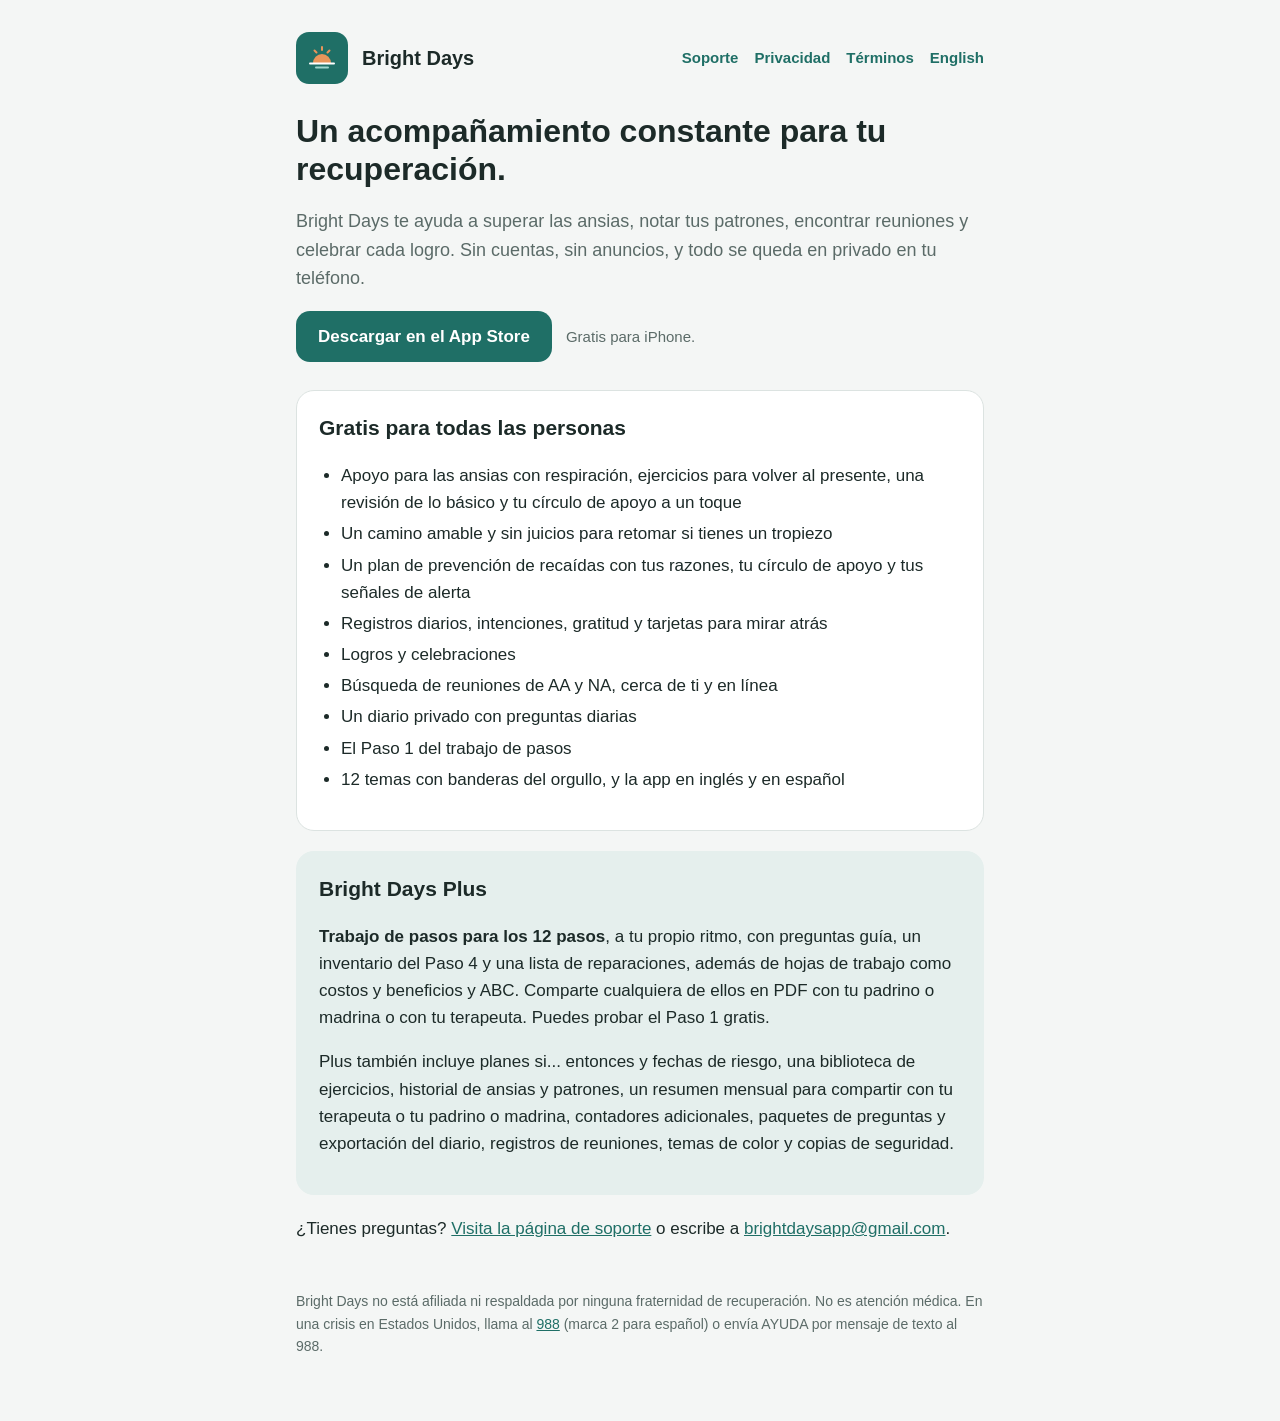
==== index-es.html @ 18b93c5f "Add the App Store link to the English and Spanish home pages Download on the App Store / Descargar e" ====
<!doctype html>
<html lang="es">
<head>
<meta charset="utf-8">
<meta name="viewport" content="width=device-width, initial-scale=1">
<title>Bright Days | Acompañamiento para la sobriedad</title>
<meta name="description" content="Bright Days es un acompañamiento privado para la sobriedad: apoyo para las ansias, un plan de prevención de recaídas, trabajo de pasos, reuniones, logros y un diario. Todo se queda en tu teléfono.">
<link rel="alternate" hreflang="en" href="https://netrefajaz.github.io/brightdays/">
<link rel="alternate" hreflang="es" href="https://netrefajaz.github.io/brightdays/index-es.html">
<meta name="apple-itunes-app" content="app-id=6833178858">
<link rel="stylesheet" href="style.css">
</head>
<body>
<div class="wrap">
  <header>
    <a href="index-es.html">
      <span class="logo"><svg width="34" height="34" viewBox="0 0 34 34" aria-hidden="true"><path d="M8 22a9 9 0 0 1 18 0z" fill="#E8955A"/><path d="M5 22.5h24" stroke="#fff" stroke-width="2" stroke-linecap="round"/><path d="M11 26.5h12" stroke="#9FD6CD" stroke-width="2" stroke-linecap="round"/><path d="M17 6v3M9.5 9.5l2 2M24.5 9.5l-2 2" stroke="#E8955A" stroke-width="2" stroke-linecap="round"/></svg></span>
      <span class="brand">Bright Days</span>
    </a>
    <nav><a href="support-es.html">Soporte</a><a href="privacy-es.html">Privacidad</a><a href="terms-es.html">Términos</a><a href="index.html" lang="en" hreflang="en">English</a></nav>
  </header>

  <h1>Un acompañamiento constante para tu recuperación.</h1>
  <p class="lede">Bright Days te ayuda a superar las ansias, notar tus patrones, encontrar reuniones y celebrar cada logro. Sin cuentas, sin anuncios, y todo se queda en privado en tu teléfono.</p>
  <p class="get"><a class="button" href="https://apps.apple.com/app/id6833178858">Descargar en el App Store</a> <span class="get-note">Gratis para iPhone.</span></p>

  <div class="card">
    <h2>Gratis para todas las personas</h2>
    <ul>
      <li>Apoyo para las ansias con respiración, ejercicios para volver al presente, una revisión de lo básico y tu círculo de apoyo a un toque</li>
      <li>Un camino amable y sin juicios para retomar si tienes un tropiezo</li>
      <li>Un plan de prevención de recaídas con tus razones, tu círculo de apoyo y tus señales de alerta</li>
      <li>Registros diarios, intenciones, gratitud y tarjetas para mirar atrás</li>
      <li>Logros y celebraciones</li>
      <li>Búsqueda de reuniones de AA y NA, cerca de ti y en línea</li>
      <li>Un diario privado con preguntas diarias</li>
      <li>El Paso 1 del trabajo de pasos</li>
      <li>12 temas con banderas del orgullo, y la app en inglés y en español</li>
    </ul>
  </div>

  <div class="card soft">
    <h2>Bright Days Plus</h2>
    <p><strong>Trabajo de pasos para los 12 pasos</strong>, a tu propio ritmo, con preguntas guía, un inventario del Paso 4 y una lista de reparaciones, además de hojas de trabajo como costos y beneficios y ABC. Comparte cualquiera de ellos en PDF con tu padrino o madrina o con tu terapeuta. Puedes probar el Paso 1 gratis.</p>
    <p>Plus también incluye planes si... entonces y fechas de riesgo, una biblioteca de ejercicios, historial de ansias y patrones, un resumen mensual para compartir con tu terapeuta o tu padrino o madrina, contadores adicionales, paquetes de preguntas y exportación del diario, registros de reuniones, temas de color y copias de seguridad.</p>
  </div>

  <p>¿Tienes preguntas? <a href="support-es.html">Visita la página de soporte</a> o escribe a <a href="mailto:brightdaysapp@gmail.com">brightdaysapp@gmail.com</a>.</p>

  <footer>Bright Days no está afiliada ni respaldada por ninguna fraternidad de recuperación. No es atención médica. En una crisis en Estados Unidos, llama al <a href="tel:988">988</a> (marca 2 para español) o envía AYUDA por mensaje de texto al 988.</footer>
</div>
</body>
</html>
---- style.css ----
:root {
  --teal: #1F6F66;
  --teal-soft: #E5EFED;
  --apricot: #E8955A;
  --ink: #1C2A28;
  --muted: #5B6B68;
  --ground: #F4F6F5;
  --card: #FFFFFF;
  --border: #DCE3E1;
}
* { box-sizing: border-box; }
html { -webkit-text-size-adjust: 100%; }
body {
  margin: 0;
  background: var(--ground);
  color: var(--ink);
  font: 17px/1.6 -apple-system, BlinkMacSystemFont, "Segoe UI", Roboto, Helvetica, Arial, sans-serif;
}
.wrap { max-width: 720px; margin: 0 auto; padding: 32px 16px 64px; }
header { display: flex; align-items: center; gap: 14px; margin-bottom: 28px; }
header a { display: flex; align-items: center; gap: 14px; color: inherit; text-decoration: none; }
.logo { width: 52px; height: 52px; border-radius: 13px; background: var(--teal); display: grid; place-items: center; flex: none; }
.brand { font-weight: 800; font-size: 20px; }
nav { margin-left: auto; display: flex; gap: 16px; font-size: 15px; }
nav a { color: var(--teal); font-weight: 700; text-decoration: none; }
h1 { font-size: 32px; line-height: 1.2; margin: 0 0 8px; }
h2 { font-size: 21px; margin: 36px 0 8px; }
h3 { font-size: 17px; margin: 22px 0 4px; }
p, li { color: var(--ink); }
.lede { color: var(--muted); font-size: 18px; }
.updated { color: var(--muted); font-size: 14px; }
a { color: var(--teal); }
.card { background: var(--card); border: 1px solid var(--border); border-radius: 18px; padding: 20px 22px; margin: 20px 0; }
.card.soft { background: var(--teal-soft); border-color: transparent; }
.card.crisis { background: #FBEFE6; border-color: transparent; }
.card h2, .card h3 { margin-top: 0; }
ul { padding-left: 22px; }
li { margin: 4px 0; }
table { width: 100%; border-collapse: collapse; font-size: 15px; }
th, td { text-align: left; vertical-align: top; padding: 10px 8px; border-top: 1px solid var(--border); }
th { color: var(--muted); font-weight: 700; font-size: 13px; text-transform: uppercase; letter-spacing: .04em; border-top: 0; }
.button { display: inline-block; background: var(--teal); color: #fff; font-weight: 700; text-decoration: none; padding: 12px 22px; border-radius: 14px; }
footer { margin-top: 48px; color: var(--muted); font-size: 14px; }
@media (max-width: 520px) {
  header { flex-wrap: wrap; }
  nav { margin-left: 0; width: 100%; }
  h1 { font-size: 27px; }
  table, thead, tbody, tr, th, td { display: block; }
  thead { display: none; }
  td { border-top: 0; padding: 2px 0; }
  tr { border-top: 1px solid var(--border); padding: 10px 0; }
  td:first-child { font-weight: 700; }
}

.get { display: flex; flex-wrap: wrap; align-items: center; gap: 10px 14px; margin: 4px 0 28px; }
.get-note { color: var(--muted); font-size: 15px; }
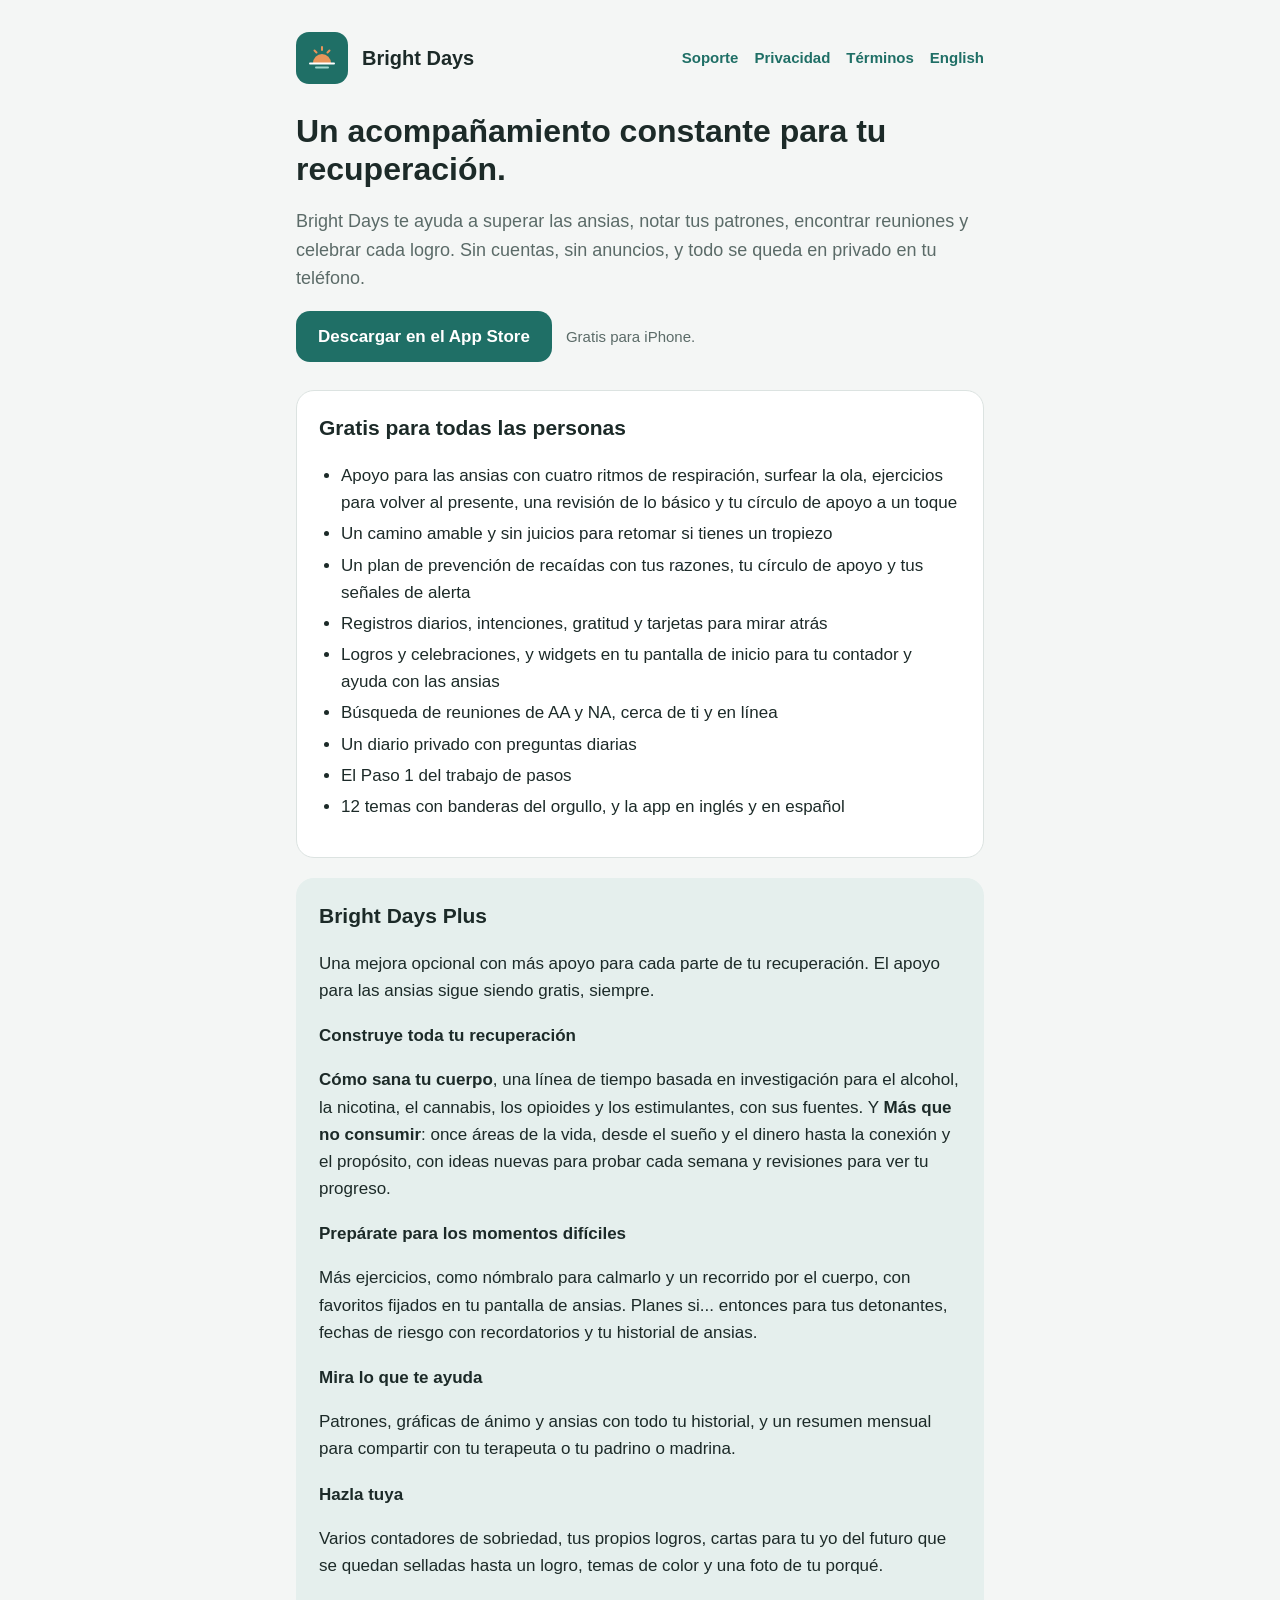
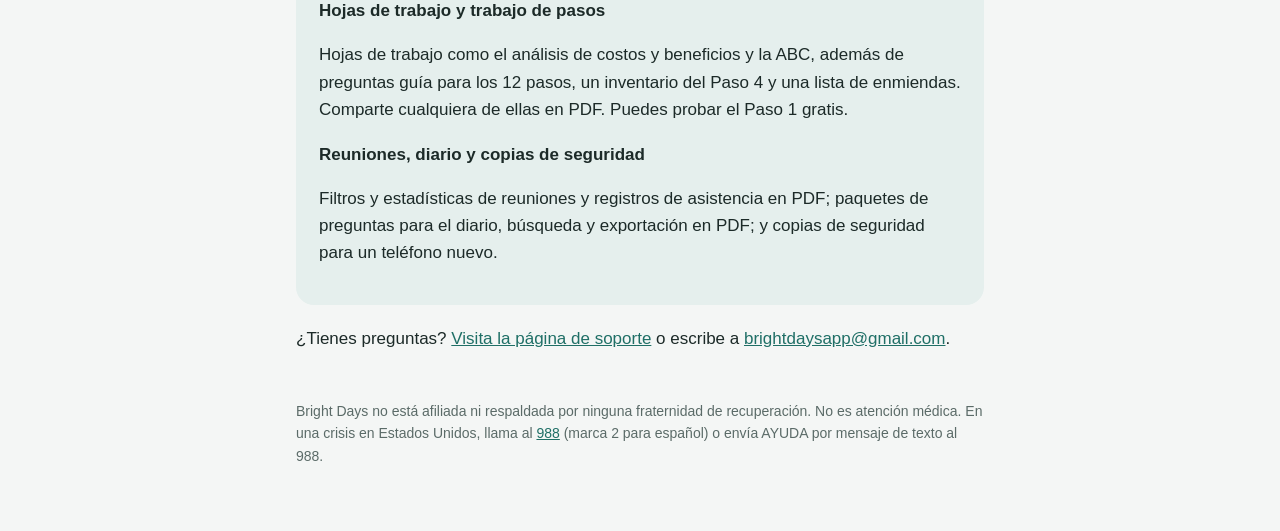
==== commit 661a6777: "Website: detailed Plus section and new free features - Plus section now lists all six groups with he" ====
--- a/index-es.html
+++ b/index-es.html
@@ -22,16 +22,16 @@
 
   <h1>Un acompañamiento constante para tu recuperación.</h1>
   <p class="lede">Bright Days te ayuda a superar las ansias, notar tus patrones, encontrar reuniones y celebrar cada logro. Sin cuentas, sin anuncios, y todo se queda en privado en tu teléfono.</p>
-  <p class="get"><a class="button" href="https://apps.apple.com/app/id6833178858">Descargar en el App Store</a> <span class="get-note">Gratis para iPhone.</span></p>
+  <p class="get"><a class="button" href="https://apple.co/3X5ys2p">Descargar en el App Store</a> <span class="get-note">Gratis para iPhone.</span></p>
 
   <div class="card">
     <h2>Gratis para todas las personas</h2>
     <ul>
-      <li>Apoyo para las ansias con respiración, ejercicios para volver al presente, una revisión de lo básico y tu círculo de apoyo a un toque</li>
+      <li>Apoyo para las ansias con cuatro ritmos de respiración, surfear la ola, ejercicios para volver al presente, una revisión de lo básico y tu círculo de apoyo a un toque</li>
       <li>Un camino amable y sin juicios para retomar si tienes un tropiezo</li>
       <li>Un plan de prevención de recaídas con tus razones, tu círculo de apoyo y tus señales de alerta</li>
       <li>Registros diarios, intenciones, gratitud y tarjetas para mirar atrás</li>
-      <li>Logros y celebraciones</li>
+      <li>Logros y celebraciones, y widgets en tu pantalla de inicio para tu contador y ayuda con las ansias</li>
       <li>Búsqueda de reuniones de AA y NA, cerca de ti y en línea</li>
       <li>Un diario privado con preguntas diarias</li>
       <li>El Paso 1 del trabajo de pasos</li>
@@ -41,8 +41,19 @@
 
   <div class="card soft">
     <h2>Bright Days Plus</h2>
-    <p><strong>Trabajo de pasos para los 12 pasos</strong>, a tu propio ritmo, con preguntas guía, un inventario del Paso 4 y una lista de reparaciones, además de hojas de trabajo como costos y beneficios y ABC. Comparte cualquiera de ellos en PDF con tu padrino o madrina o con tu terapeuta. Puedes probar el Paso 1 gratis.</p>
-    <p>Plus también incluye planes si... entonces y fechas de riesgo, una biblioteca de ejercicios, historial de ansias y patrones, un resumen mensual para compartir con tu terapeuta o tu padrino o madrina, contadores adicionales, paquetes de preguntas y exportación del diario, registros de reuniones, temas de color y copias de seguridad.</p>
+    <p>Una mejora opcional con más apoyo para cada parte de tu recuperación. El apoyo para las ansias sigue siendo gratis, siempre.</p>
+    <h3>Construye toda tu recuperación</h3>
+    <p><strong>Cómo sana tu cuerpo</strong>, una línea de tiempo basada en investigación para el alcohol, la nicotina, el cannabis, los opioides y los estimulantes, con sus fuentes. Y <strong>Más que no consumir</strong>: once áreas de la vida, desde el sueño y el dinero hasta la conexión y el propósito, con ideas nuevas para probar cada semana y revisiones para ver tu progreso.</p>
+    <h3>Prepárate para los momentos difíciles</h3>
+    <p>Más ejercicios, como nómbralo para calmarlo y un recorrido por el cuerpo, con favoritos fijados en tu pantalla de ansias. Planes si... entonces para tus detonantes, fechas de riesgo con recordatorios y tu historial de ansias.</p>
+    <h3>Mira lo que te ayuda</h3>
+    <p>Patrones, gráficas de ánimo y ansias con todo tu historial, y un resumen mensual para compartir con tu terapeuta o tu padrino o madrina.</p>
+    <h3>Hazla tuya</h3>
+    <p>Varios contadores de sobriedad, tus propios logros, cartas para tu yo del futuro que se quedan selladas hasta un logro, temas de color y una foto de tu porqué.</p>
+    <h3>Hojas de trabajo y trabajo de pasos</h3>
+    <p>Hojas de trabajo como el análisis de costos y beneficios y la ABC, además de preguntas guía para los 12 pasos, un inventario del Paso 4 y una lista de enmiendas. Comparte cualquiera de ellas en PDF. Puedes probar el Paso 1 gratis.</p>
+    <h3>Reuniones, diario y copias de seguridad</h3>
+    <p>Filtros y estadísticas de reuniones y registros de asistencia en PDF; paquetes de preguntas para el diario, búsqueda y exportación en PDF; y copias de seguridad para un teléfono nuevo.</p>
   </div>
 
   <p>¿Tienes preguntas? <a href="support-es.html">Visita la página de soporte</a> o escribe a <a href="mailto:brightdaysapp@gmail.com">brightdaysapp@gmail.com</a>.</p>
--- a/style.css
+++ b/style.css
@@ -34,6 +34,7 @@
 .card.soft { background: var(--teal-soft); border-color: transparent; }
 .card.crisis { background: #FBEFE6; border-color: transparent; }
 .card h2, .card h3 { margin-top: 0; }
+.card p + h3 { margin-top: 18px; }
 ul { padding-left: 22px; }
 li { margin: 4px 0; }
 table { width: 100%; border-collapse: collapse; font-size: 15px; }
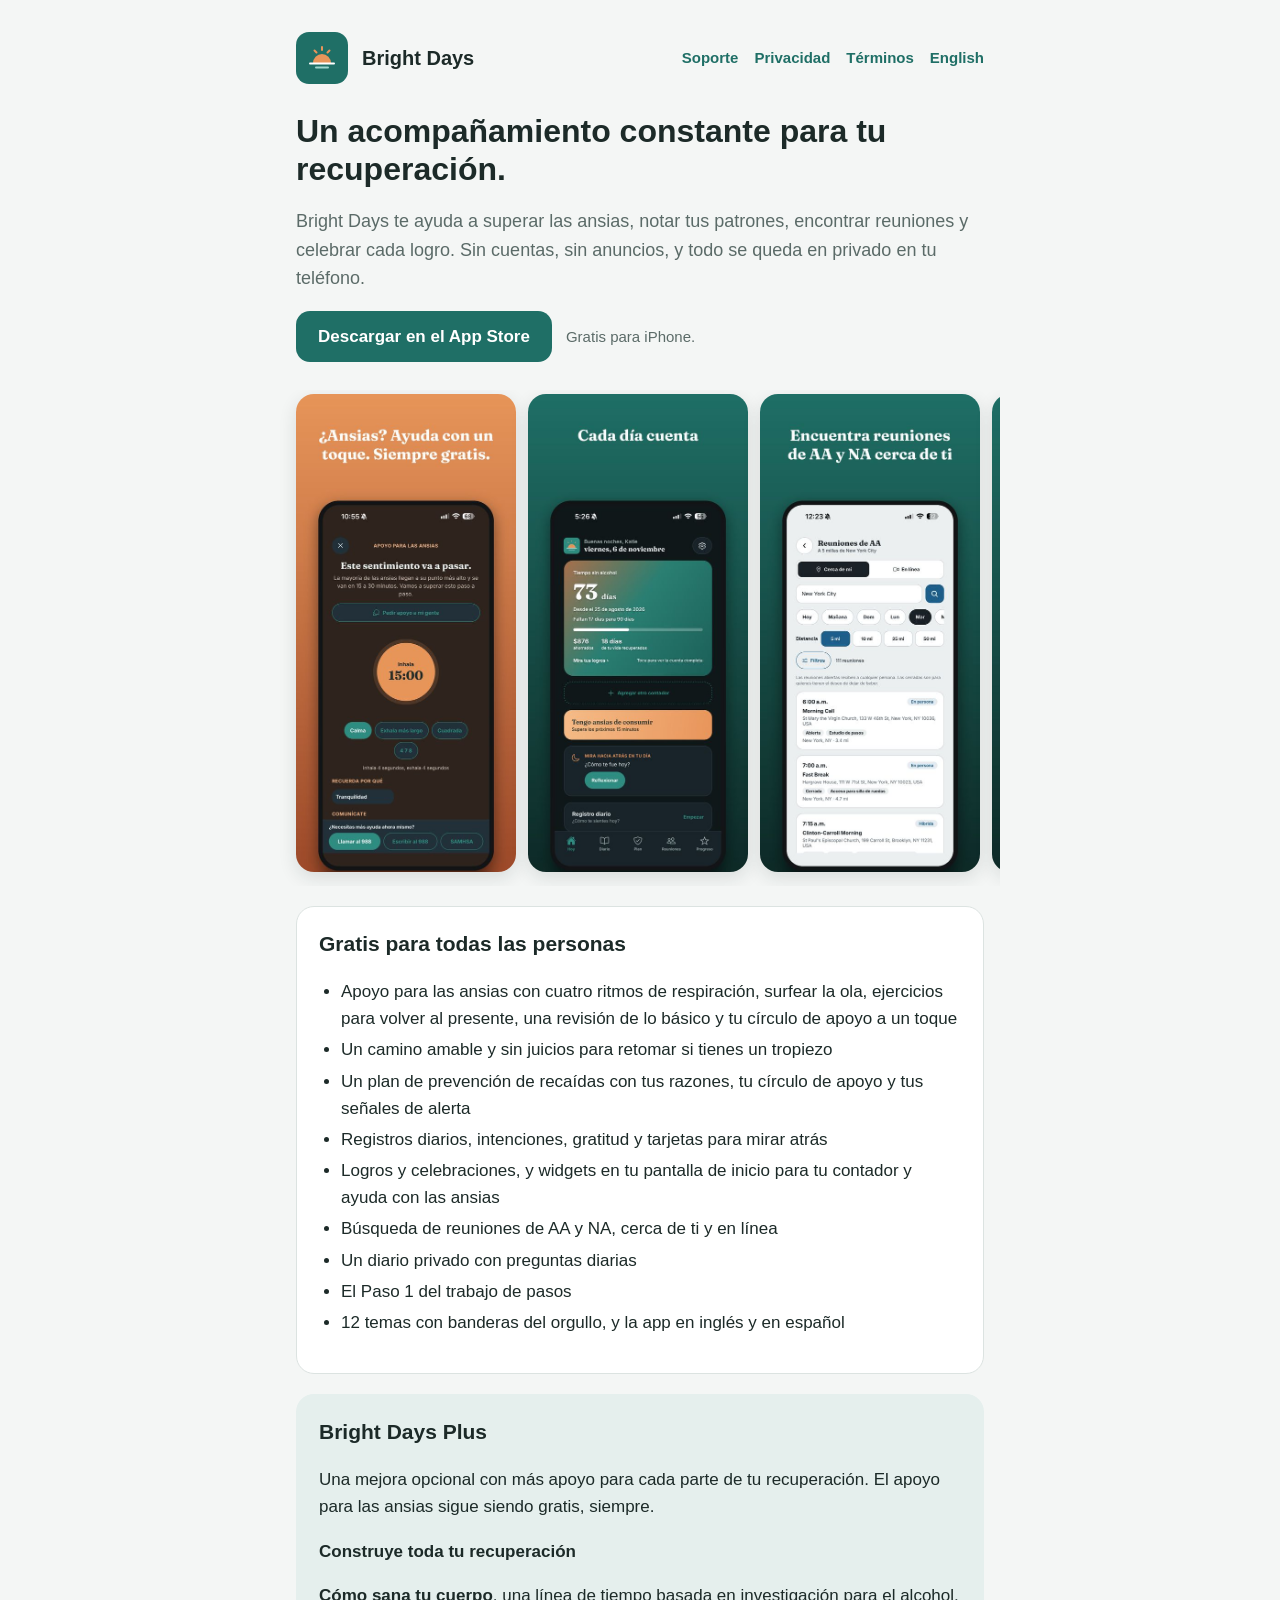
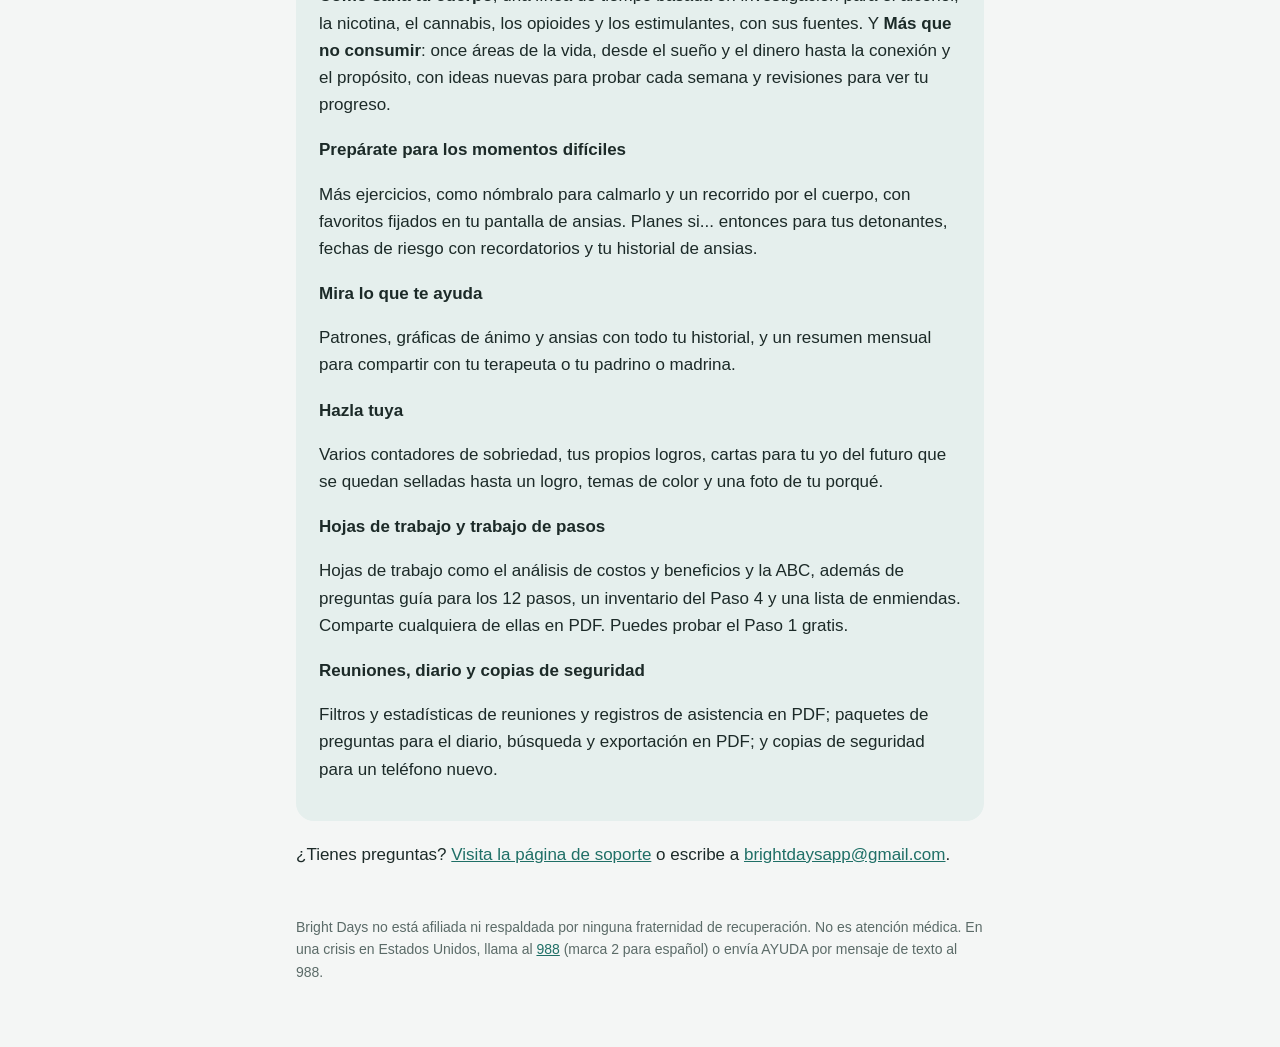
==== commit 6d44863d: "Website: swipeable row of the 10 App Store screenshots English screenshots on the English page and S" ====
--- a/index-es.html
+++ b/index-es.html
@@ -22,7 +22,22 @@
 
   <h1>Un acompañamiento constante para tu recuperación.</h1>
   <p class="lede">Bright Days te ayuda a superar las ansias, notar tus patrones, encontrar reuniones y celebrar cada logro. Sin cuentas, sin anuncios, y todo se queda en privado en tu teléfono.</p>
-  <p class="get"><a class="button" href="https://apple.co/3X5ys2p">Descargar en el App Store</a> <span class="get-note">Gratis para iPhone.</span></p>
+  <p class="get"><a class="button" href="https://apps.apple.com/app/apple-store/id6833178858?pt=129779334&amp;ct=WebsiteES&amp;mt=8">Descargar en el App Store</a> <span class="get-note">Gratis para iPhone.</span></p>
+
+  <section class="shots" aria-label="Capturas de pantalla de la app">
+    <ul>
+      <li><img src="shots/01-craving-es.jpg" width="480" height="1043" loading="eager" alt="Pantalla de ansias: "Este sentimiento va a pasar", un círculo de respiración con temporizador de 15 minutos, cuatro ritmos de respiración y botones para llamar o escribir al 988."></li>
+      <li><img src="shots/02-today-es.jpg" width="480" height="1043" loading="eager" alt="Pantalla de hoy con el contador de días, el dinero ahorrado y un resumen de la semana."></li>
+      <li><img src="shots/03-meetings-es.jpg" width="480" height="1043" loading="lazy" alt="Buscador de reuniones de AA y NA cerca de ti."></li>
+      <li><img src="shots/04-health-es.jpg" width="480" height="1043" loading="lazy" alt="Cómo sana tu cuerpo: una línea de tiempo para el alcohol con las etapas que ya alcanzaste."></li>
+      <li><img src="shots/05-more-es.jpg" width="480" height="1043" loading="lazy" alt="Más que no consumir: áreas de enfoque como cuerpo y hábitos y dinero, con la primera y la más reciente revisión."></li>
+      <li><img src="shots/06-slip-es.jpg" width="480" height="1043" loading="lazy" alt="El camino después de un tropiezo: mantén tu conteo y anótalo, o empieza de nuevo."></li>
+      <li><img src="shots/07-steps-es.jpg" width="480" height="1043" loading="lazy" alt="Trabajo de pasos con preguntas guía."></li>
+      <li><img src="shots/08-journal-es.jpg" width="480" height="1043" loading="lazy" alt="Diario con preguntas y cartas para tu yo del futuro."></li>
+      <li><img src="shots/09-plan-es.jpg" width="480" height="1043" loading="lazy" alt="Tu plan con razones, círculo de apoyo y señales de alerta."></li>
+      <li><img src="shots/10-pride-es.jpg" width="480" height="1043" loading="lazy" alt="Pantalla de hoy con un tema de colores de bandera del orgullo."></li>
+    </ul>
+  </section>
 
   <div class="card">
     <h2>Gratis para todas las personas</h2>
--- a/style.css
+++ b/style.css
@@ -55,3 +55,9 @@
 
 .get { display: flex; flex-wrap: wrap; align-items: center; gap: 10px 14px; margin: 4px 0 28px; }
 .get-note { color: var(--muted); font-size: 15px; }
+
+.shots { margin: 0 -16px 8px; }
+.shots ul { list-style: none; margin: 0; padding: 4px 16px 14px; display: flex; gap: 12px; overflow-x: auto; scroll-snap-type: x mandatory; scroll-padding: 16px; -webkit-overflow-scrolling: touch; }
+.shots li { flex: none; margin: 0; scroll-snap-align: start; }
+.shots img { display: block; width: 200px; height: auto; border-radius: 18px; box-shadow: 0 6px 18px rgba(28, 42, 40, .12); }
+@media (min-width: 720px) { .shots img { width: 220px; } }
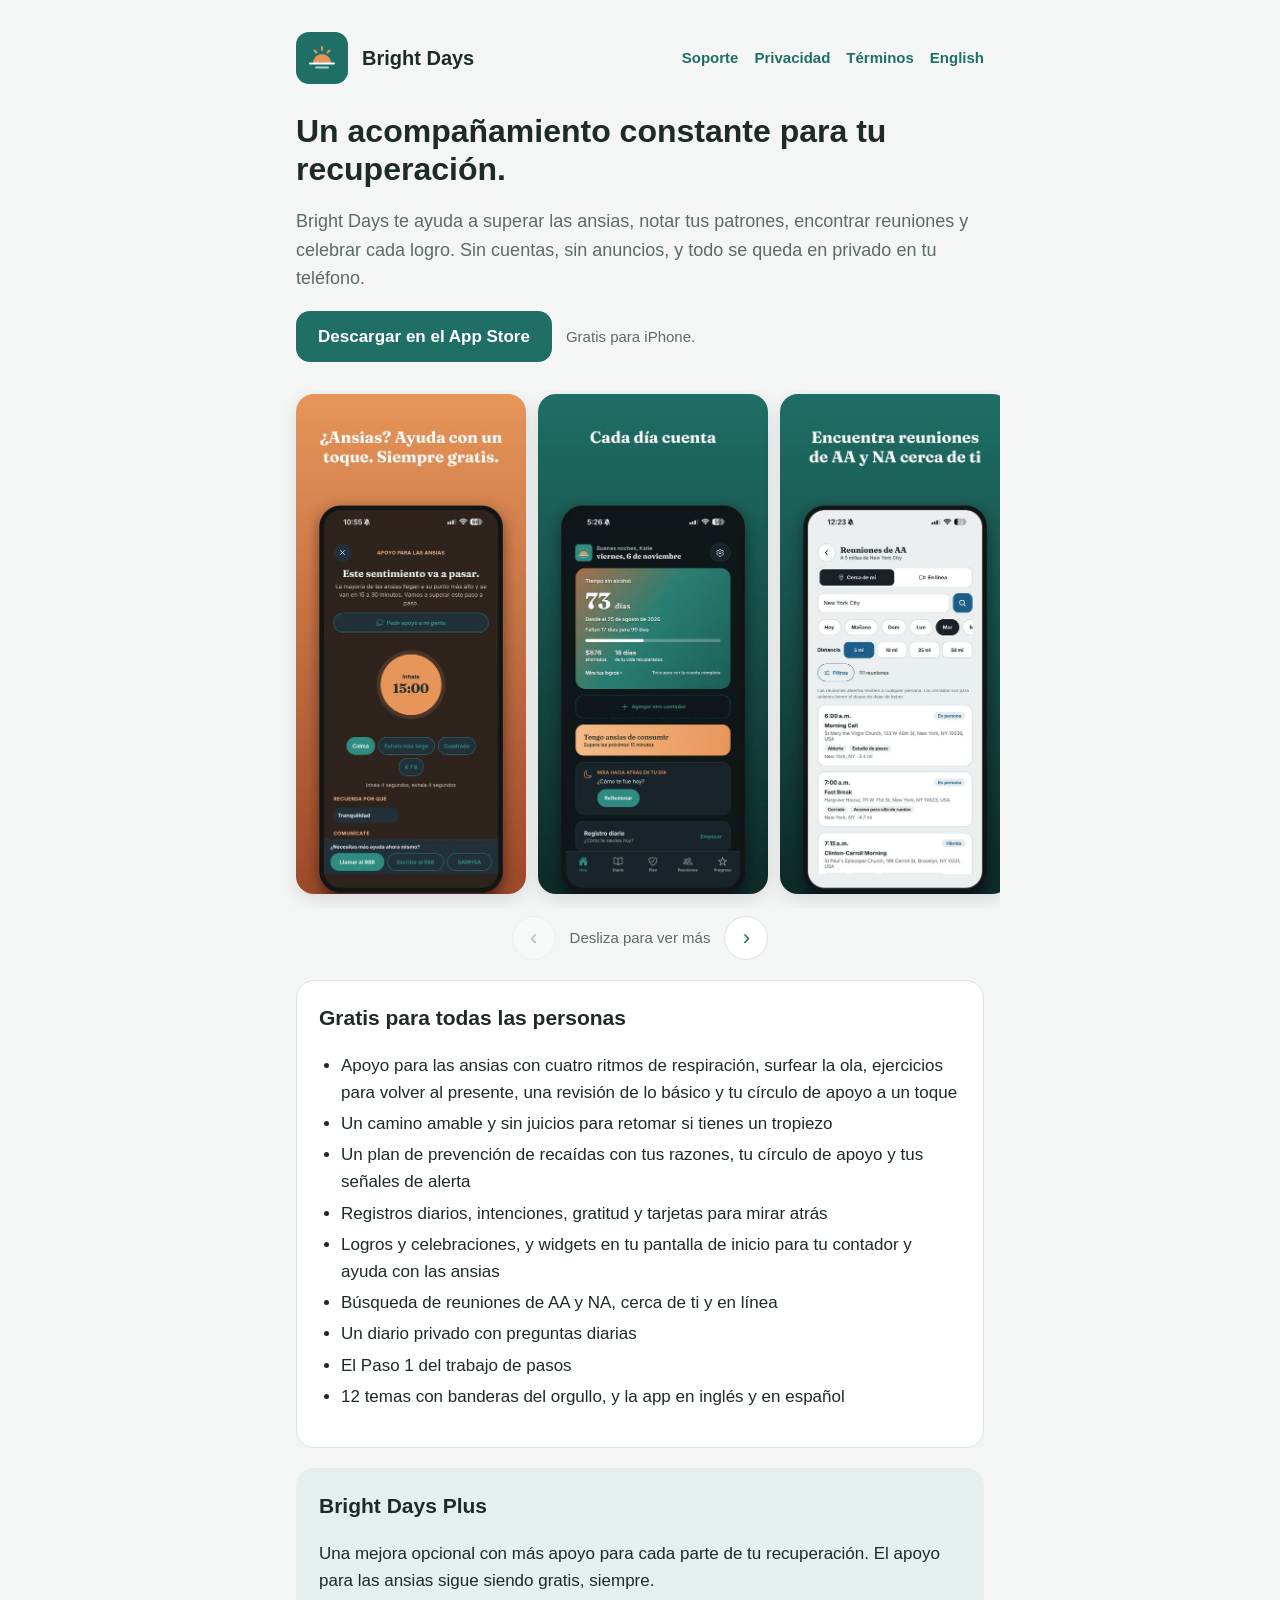
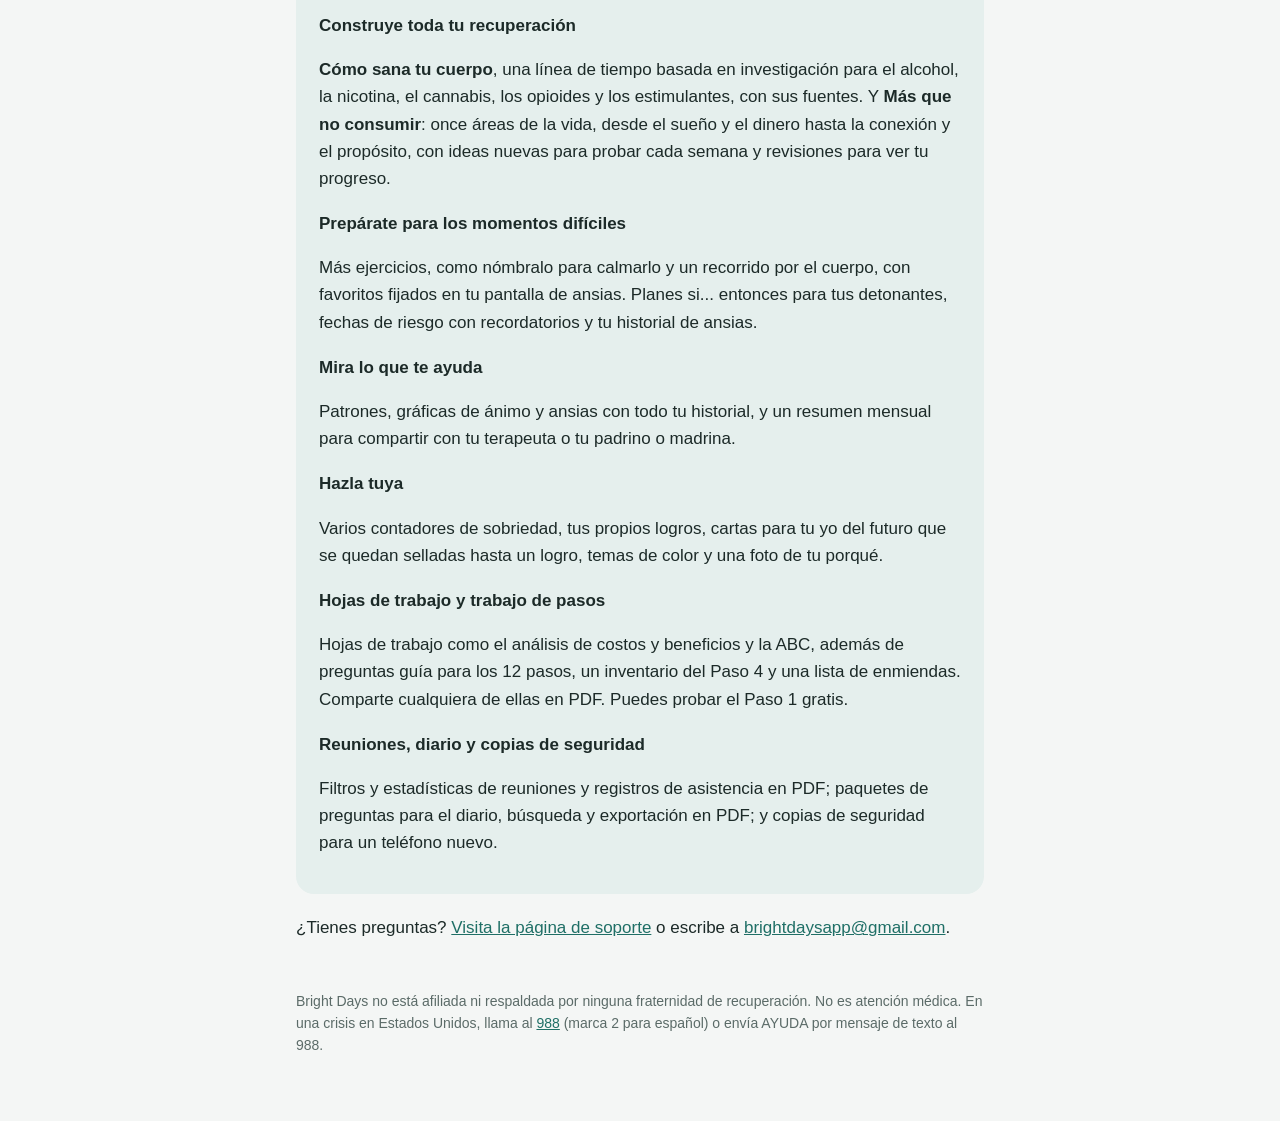
==== commit 74596a7a: "Website: arrows and a swipe hint under the screenshots Previous and next buttons (44 point, labeled " ====
--- a/index-es.html
+++ b/index-es.html
@@ -38,6 +38,29 @@
       <li><img src="shots/10-pride-es.jpg" width="480" height="1043" loading="lazy" alt="Pantalla de hoy con un tema de colores de bandera del orgullo."></li>
     </ul>
   </section>
+  <div class="shots-nav">
+    <button type="button" class="shots-prev" aria-label="Captura anterior" disabled>&#8249;</button>
+    <span>Desliza para ver más</span>
+    <button type="button" class="shots-next" aria-label="Siguiente captura">&#8250;</button>
+  </div>
+  <script>
+  (function () {
+    var row = document.querySelector('.shots ul');
+    var prev = document.querySelector('.shots-prev');
+    var next = document.querySelector('.shots-next');
+    if (!row || !prev || !next) return;
+    function step() { var li = row.querySelector('li'); return li ? li.getBoundingClientRect().width + 12 : 260; }
+    function update() {
+      prev.disabled = row.scrollLeft < 8;
+      next.disabled = row.scrollLeft + row.clientWidth > row.scrollWidth - 8;
+    }
+    prev.addEventListener('click', function () { row.scrollBy({ left: -step(), behavior: 'smooth' }); });
+    next.addEventListener('click', function () { row.scrollBy({ left: step(), behavior: 'smooth' }); });
+    row.addEventListener('scroll', update, { passive: true });
+    window.addEventListener('resize', update);
+    update();
+  })();
+  </script>
 
   <div class="card">
     <h2>Gratis para todas las personas</h2>
--- a/style.css
+++ b/style.css
@@ -59,5 +59,8 @@
 .shots { margin: 0 -16px 8px; }
 .shots ul { list-style: none; margin: 0; padding: 4px 16px 14px; display: flex; gap: 12px; overflow-x: auto; scroll-snap-type: x mandatory; scroll-padding: 16px; -webkit-overflow-scrolling: touch; }
 .shots li { flex: none; margin: 0; scroll-snap-align: start; }
-.shots img { display: block; width: 200px; height: auto; border-radius: 18px; box-shadow: 0 6px 18px rgba(28, 42, 40, .12); }
-@media (min-width: 720px) { .shots img { width: 220px; } }
+.shots img { display: block; width: min(250px, 66vw); height: auto; border-radius: 18px; box-shadow: 0 6px 18px rgba(28, 42, 40, .12); }
+@media (min-width: 720px) { .shots img { width: 230px; } }
+.shots-nav { display: flex; align-items: center; justify-content: center; gap: 14px; margin: 0 0 20px; color: var(--muted); font-size: 15px; }
+.shots-nav button { width: 44px; height: 44px; border-radius: 22px; border: 1px solid var(--border); background: var(--card); color: var(--teal); font-size: 22px; line-height: 1; cursor: pointer; display: grid; place-items: center; }
+.shots-nav button:disabled { opacity: .35; cursor: default; }
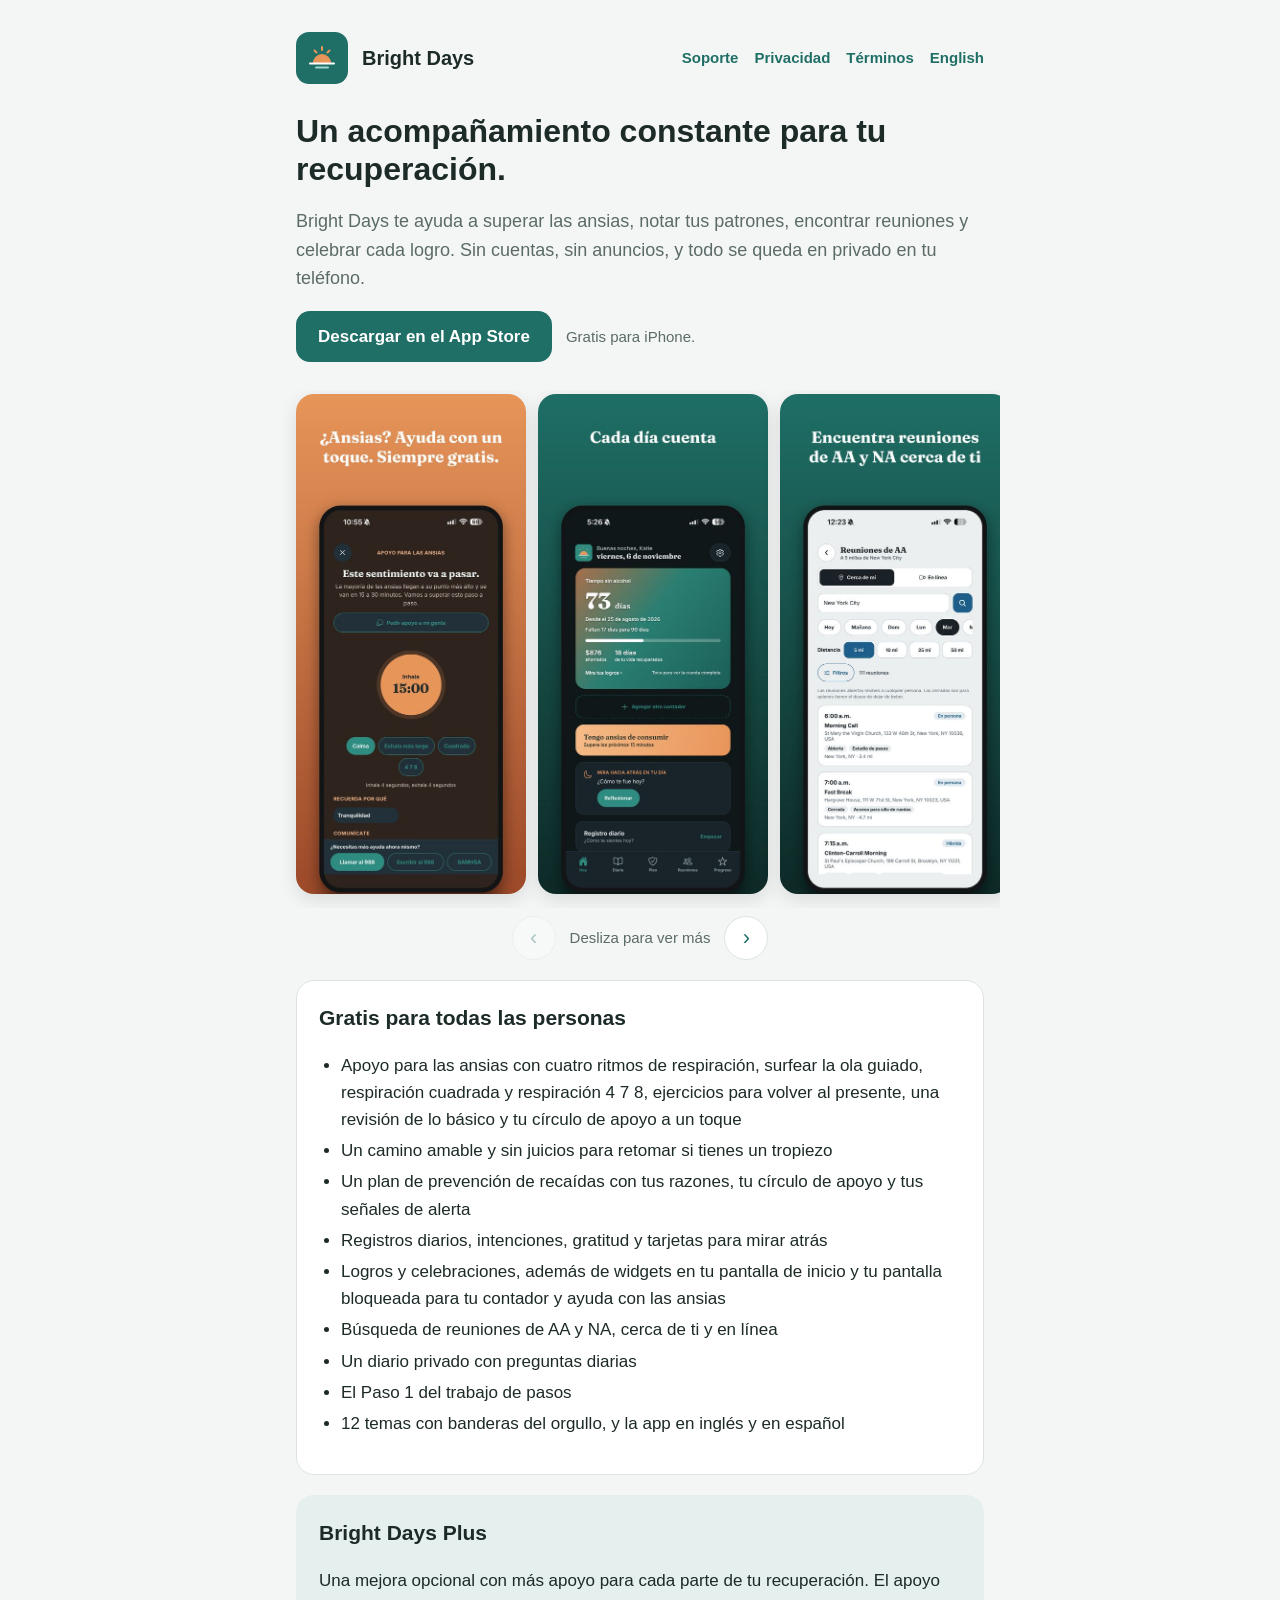
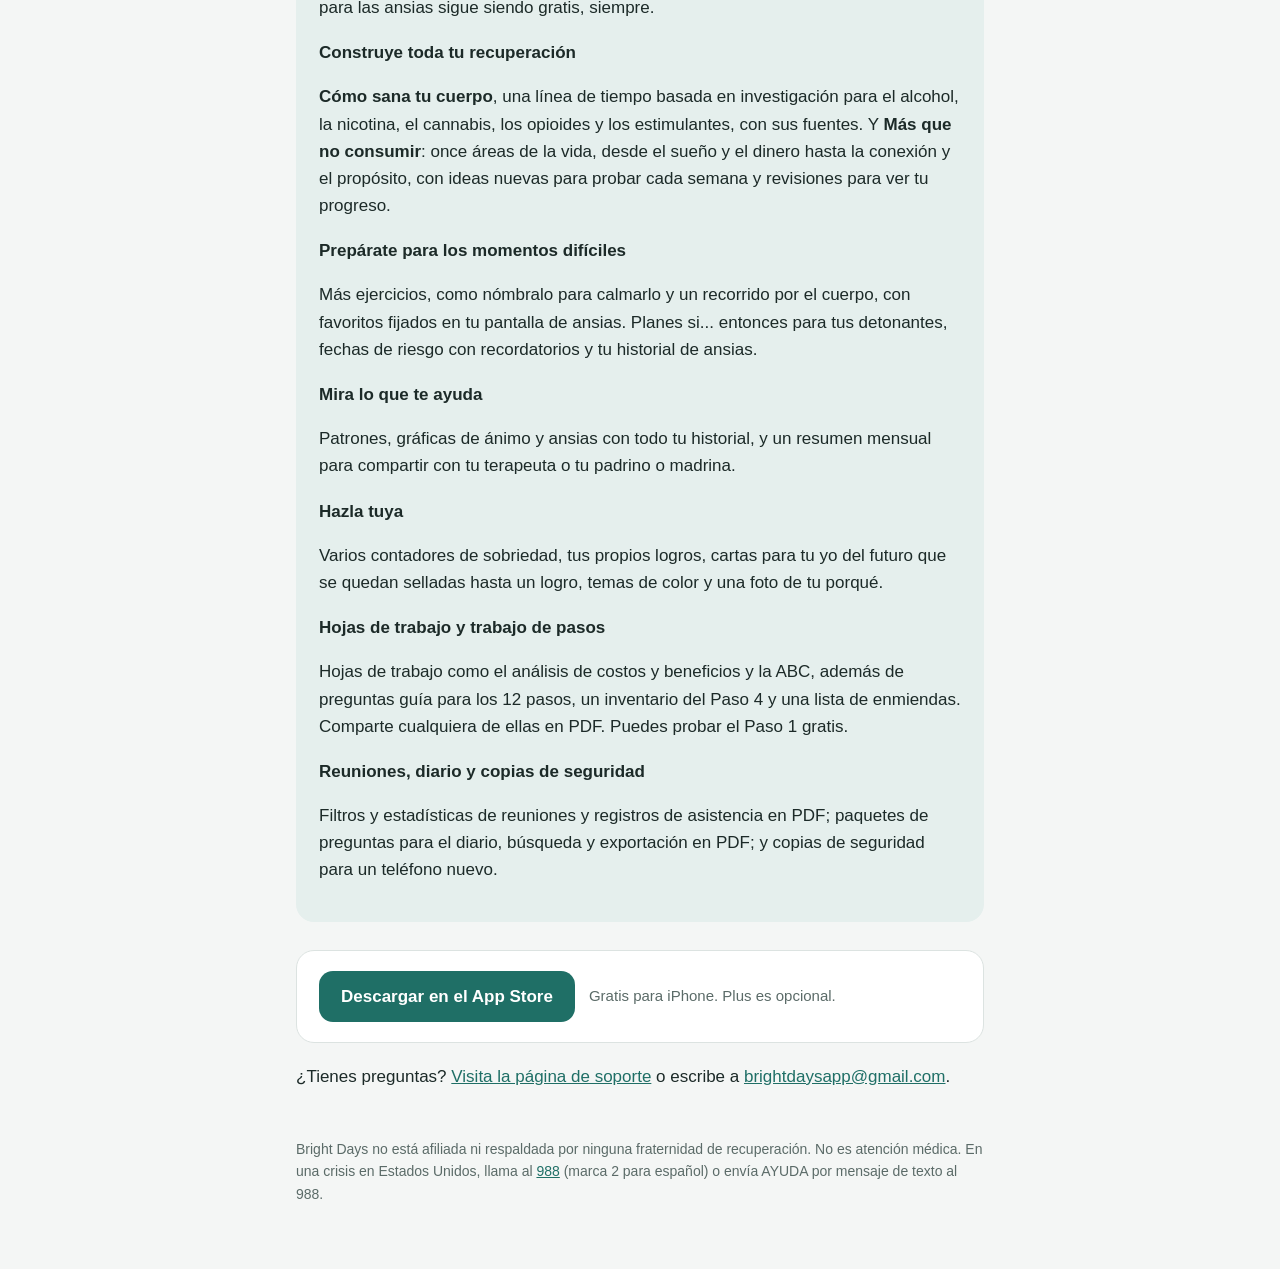
==== commit eb53f6de: "Website: second download button, phone download bar, Black Friday line, updated free list - A closin" ====
--- a/index-es.html
+++ b/index-es.html
@@ -23,10 +23,11 @@
   <h1>Un acompañamiento constante para tu recuperación.</h1>
   <p class="lede">Bright Days te ayuda a superar las ansias, notar tus patrones, encontrar reuniones y celebrar cada logro. Sin cuentas, sin anuncios, y todo se queda en privado en tu teléfono.</p>
   <p class="get"><a class="button" href="https://apps.apple.com/app/apple-store/id6833178858?pt=129779334&amp;ct=WebsiteES&amp;mt=8">Descargar en el App Store</a> <span class="get-note">Gratis para iPhone.</span></p>
+  <p class="sale" hidden><strong>Black Friday:</strong> Bright Days Plus tiene 50% de descuento hasta el lunes.</p>
 
   <section class="shots" aria-label="Capturas de pantalla de la app">
     <ul>
-      <li><img src="shots/01-craving-es.jpg" width="480" height="1043" loading="eager" alt="Pantalla de ansias: "Este sentimiento va a pasar", un círculo de respiración con temporizador de 15 minutos, cuatro ritmos de respiración y botones para llamar o escribir al 988."></li>
+      <li><img src="shots/01-craving-es.jpg" width="480" height="1043" loading="eager" alt="Pantalla de ansias: &ldquo;Este sentimiento va a pasar&rdquo;, un círculo de respiración con temporizador de 15 minutos, cuatro ritmos de respiración y botones para llamar o escribir al 988."></li>
       <li><img src="shots/02-today-es.jpg" width="480" height="1043" loading="eager" alt="Pantalla de hoy con el contador de días, el dinero ahorrado y un resumen de la semana."></li>
       <li><img src="shots/03-meetings-es.jpg" width="480" height="1043" loading="lazy" alt="Buscador de reuniones de AA y NA cerca de ti."></li>
       <li><img src="shots/04-health-es.jpg" width="480" height="1043" loading="lazy" alt="Cómo sana tu cuerpo: una línea de tiempo para el alcohol con las etapas que ya alcanzaste."></li>
@@ -65,11 +66,11 @@
   <div class="card">
     <h2>Gratis para todas las personas</h2>
     <ul>
-      <li>Apoyo para las ansias con cuatro ritmos de respiración, surfear la ola, ejercicios para volver al presente, una revisión de lo básico y tu círculo de apoyo a un toque</li>
+      <li>Apoyo para las ansias con cuatro ritmos de respiración, surfear la ola guiado, respiración cuadrada y respiración 4 7 8, ejercicios para volver al presente, una revisión de lo básico y tu círculo de apoyo a un toque</li>
       <li>Un camino amable y sin juicios para retomar si tienes un tropiezo</li>
       <li>Un plan de prevención de recaídas con tus razones, tu círculo de apoyo y tus señales de alerta</li>
       <li>Registros diarios, intenciones, gratitud y tarjetas para mirar atrás</li>
-      <li>Logros y celebraciones, y widgets en tu pantalla de inicio para tu contador y ayuda con las ansias</li>
+      <li>Logros y celebraciones, además de widgets en tu pantalla de inicio y tu pantalla bloqueada para tu contador y ayuda con las ansias</li>
       <li>Búsqueda de reuniones de AA y NA, cerca de ti y en línea</li>
       <li>Un diario privado con preguntas diarias</li>
       <li>El Paso 1 del trabajo de pasos</li>
@@ -94,9 +95,43 @@
     <p>Filtros y estadísticas de reuniones y registros de asistencia en PDF; paquetes de preguntas para el diario, búsqueda y exportación en PDF; y copias de seguridad para un teléfono nuevo.</p>
   </div>
 
+  <div class="cta-end">
+    <!-- ABOUT -->
+    <p class="sale" hidden><strong>Black Friday:</strong> Plus tiene 50% de descuento hasta el lunes.</p>
+    <p class="get-end"><a class="button" href="https://apps.apple.com/app/apple-store/id6833178858?pt=129779334&amp;ct=WebsiteES&amp;mt=8">Descargar en el App Store</a> <span class="get-note">Gratis para iPhone. Plus es opcional.</span></p>
+  </div>
+
   <p>¿Tienes preguntas? <a href="support-es.html">Visita la página de soporte</a> o escribe a <a href="mailto:brightdaysapp@gmail.com">brightdaysapp@gmail.com</a>.</p>
 
   <footer>Bright Days no está afiliada ni respaldada por ninguna fraternidad de recuperación. No es atención médica. En una crisis en Estados Unidos, llama al <a href="tel:988">988</a> (marca 2 para español) o envía AYUDA por mensaje de texto al 988.</footer>
 </div>
+<div class="sticky-get" aria-hidden="true">
+  <span>Bright Days <small>Gratis para iPhone</small></span>
+  <a class="button" tabindex="-1" href="https://apps.apple.com/app/apple-store/id6833178858?pt=129779334&amp;ct=WebsiteES&amp;mt=8">Descargar</a>
+</div>
+  <script>
+  (function () {
+    // Black Friday: mostrar the sale lines from Nov 26 through Nov 30 (the phone's own time zone).
+    var now = new Date();
+    if (now >= new Date(2026, 10, 26) && now < new Date(2026, 11, 1)) {
+      document.querySelectorAll('.sale').forEach(function (el) { el.hidden = false; });
+    }
+    // En teléfonos, a download bar appears once the top button scrolls away, and hides at the bottom button.
+    var bar = document.querySelector('.sticky-get');
+    var top = document.querySelector('.get');
+    var end = document.querySelector('.cta-end');
+    if (!bar || !top || !end || !('IntersectionObserver' in window)) return;
+    var seen = { top: true, end: false };
+    var io = new IntersectionObserver(function (entries) {
+      entries.forEach(function (e) { seen[e.target === top ? 'top' : 'end'] = e.isIntersecting; });
+      var show = !seen.top && !seen.end;
+      bar.classList.toggle('show', show);
+      bar.setAttribute('aria-hidden', show ? 'false' : 'true');
+      bar.querySelector('a').tabIndex = show ? 0 : -1;
+    });
+    io.observe(top);
+    io.observe(end);
+  })();
+  </script>
 </body>
 </html>
--- a/style.css
+++ b/style.css
@@ -64,3 +64,19 @@
 .shots-nav { display: flex; align-items: center; justify-content: center; gap: 14px; margin: 0 0 20px; color: var(--muted); font-size: 15px; }
 .shots-nav button { width: 44px; height: 44px; border-radius: 22px; border: 1px solid var(--border); background: var(--card); color: var(--teal); font-size: 22px; line-height: 1; cursor: pointer; display: grid; place-items: center; }
 .shots-nav button:disabled { opacity: .35; cursor: default; }
+
+.sale { background: #FBEFE6; border-radius: 14px; padding: 10px 14px; margin: -14px 0 24px; font-size: 16px; }
+.sale[hidden] { display: none; }
+.cta-end { background: var(--card); border: 1px solid var(--border); border-radius: 18px; padding: 20px 22px; margin: 28px 0 20px; }
+.cta-end .sale { margin: 0 0 14px; }
+.maker { margin: 0 0 14px; }
+.get-end { display: flex; flex-wrap: wrap; align-items: center; gap: 10px 14px; margin: 0; }
+.sticky-get { position: fixed; left: 0; right: 0; bottom: 0; display: flex; align-items: center; justify-content: space-between; gap: 12px;
+  padding: 10px 16px calc(10px + env(safe-area-inset-bottom)); background: rgba(255,255,255,.96); border-top: 1px solid var(--border);
+  box-shadow: 0 -4px 16px rgba(28,42,40,.08); transform: translateY(110%); transition: transform .25s ease; z-index: 10; }
+.sticky-get.show { transform: none; }
+.sticky-get span { font-weight: 800; line-height: 1.2; }
+.sticky-get small { display: block; font-weight: 400; color: var(--muted); font-size: 13px; }
+.sticky-get .button { padding: 10px 20px; }
+@media (min-width: 721px) { .sticky-get { display: none; } }
+@media (prefers-reduced-motion: reduce) { .sticky-get { transition: none; } }
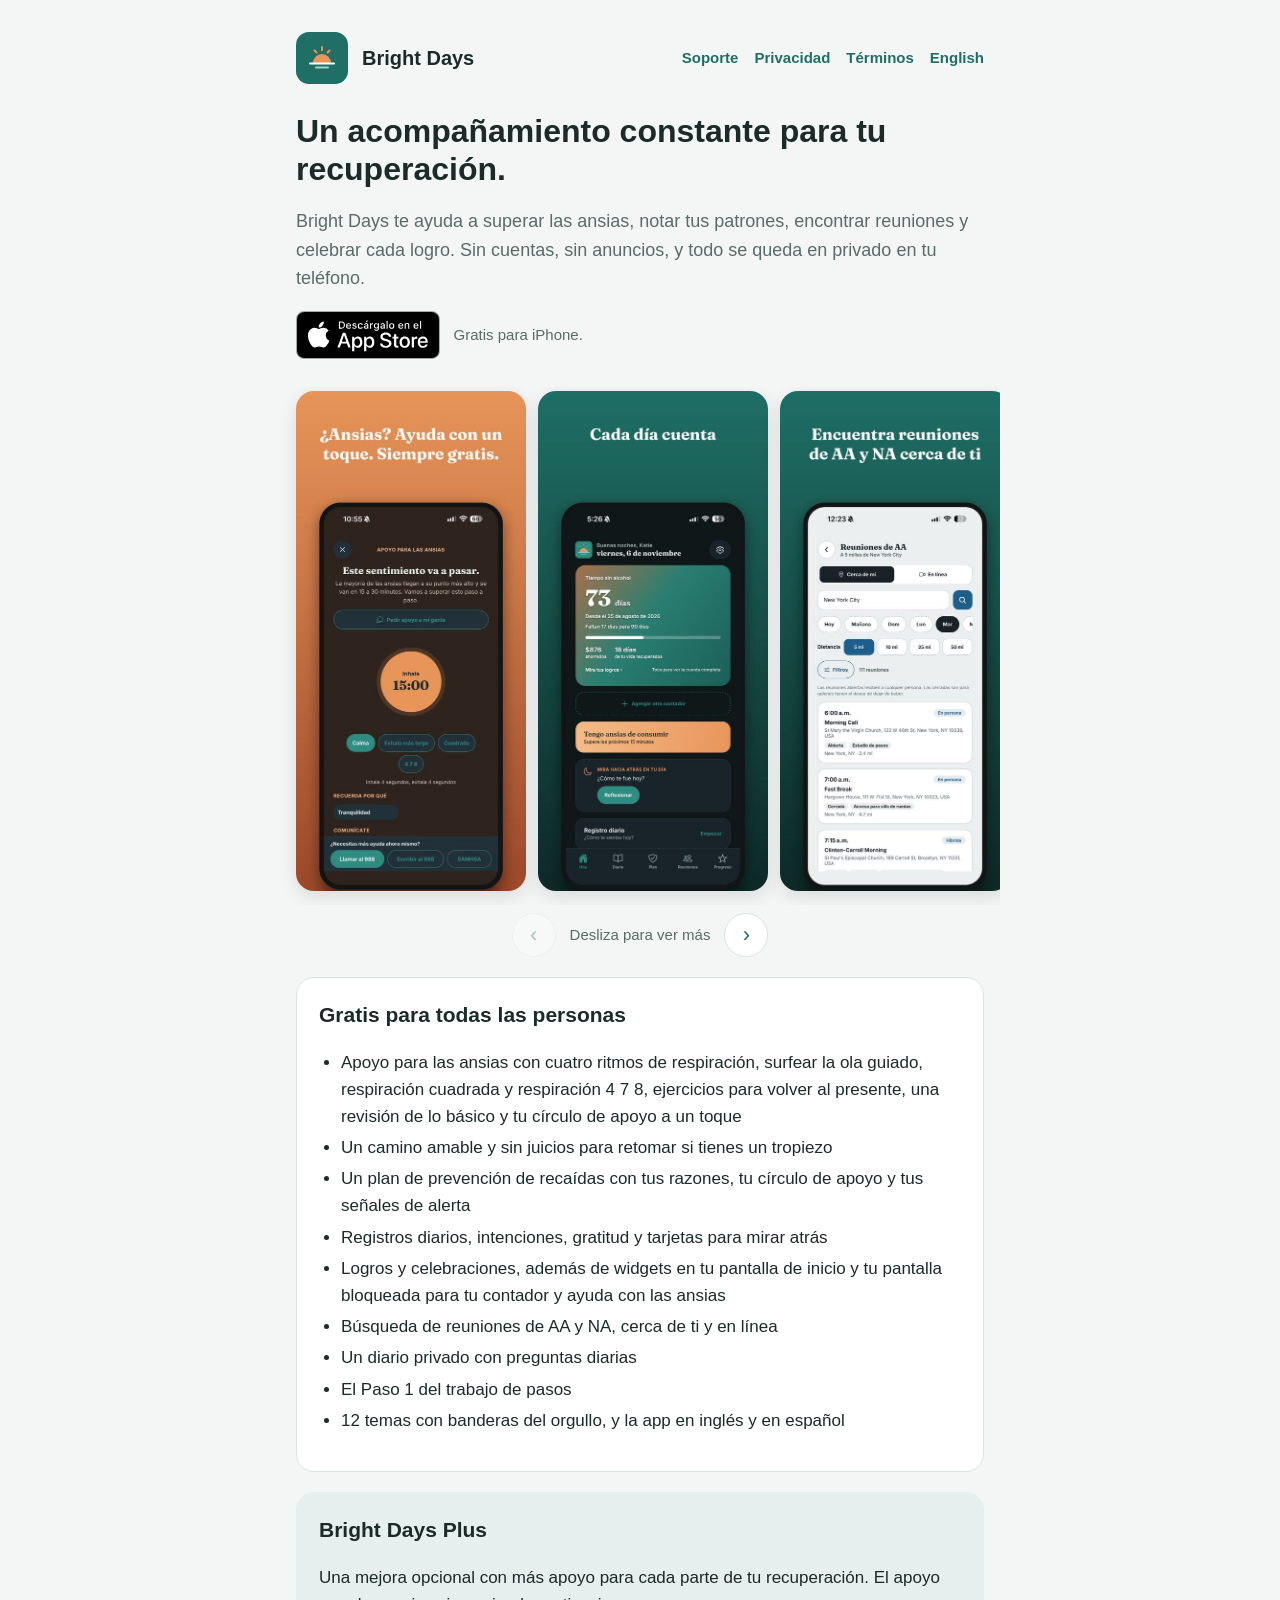
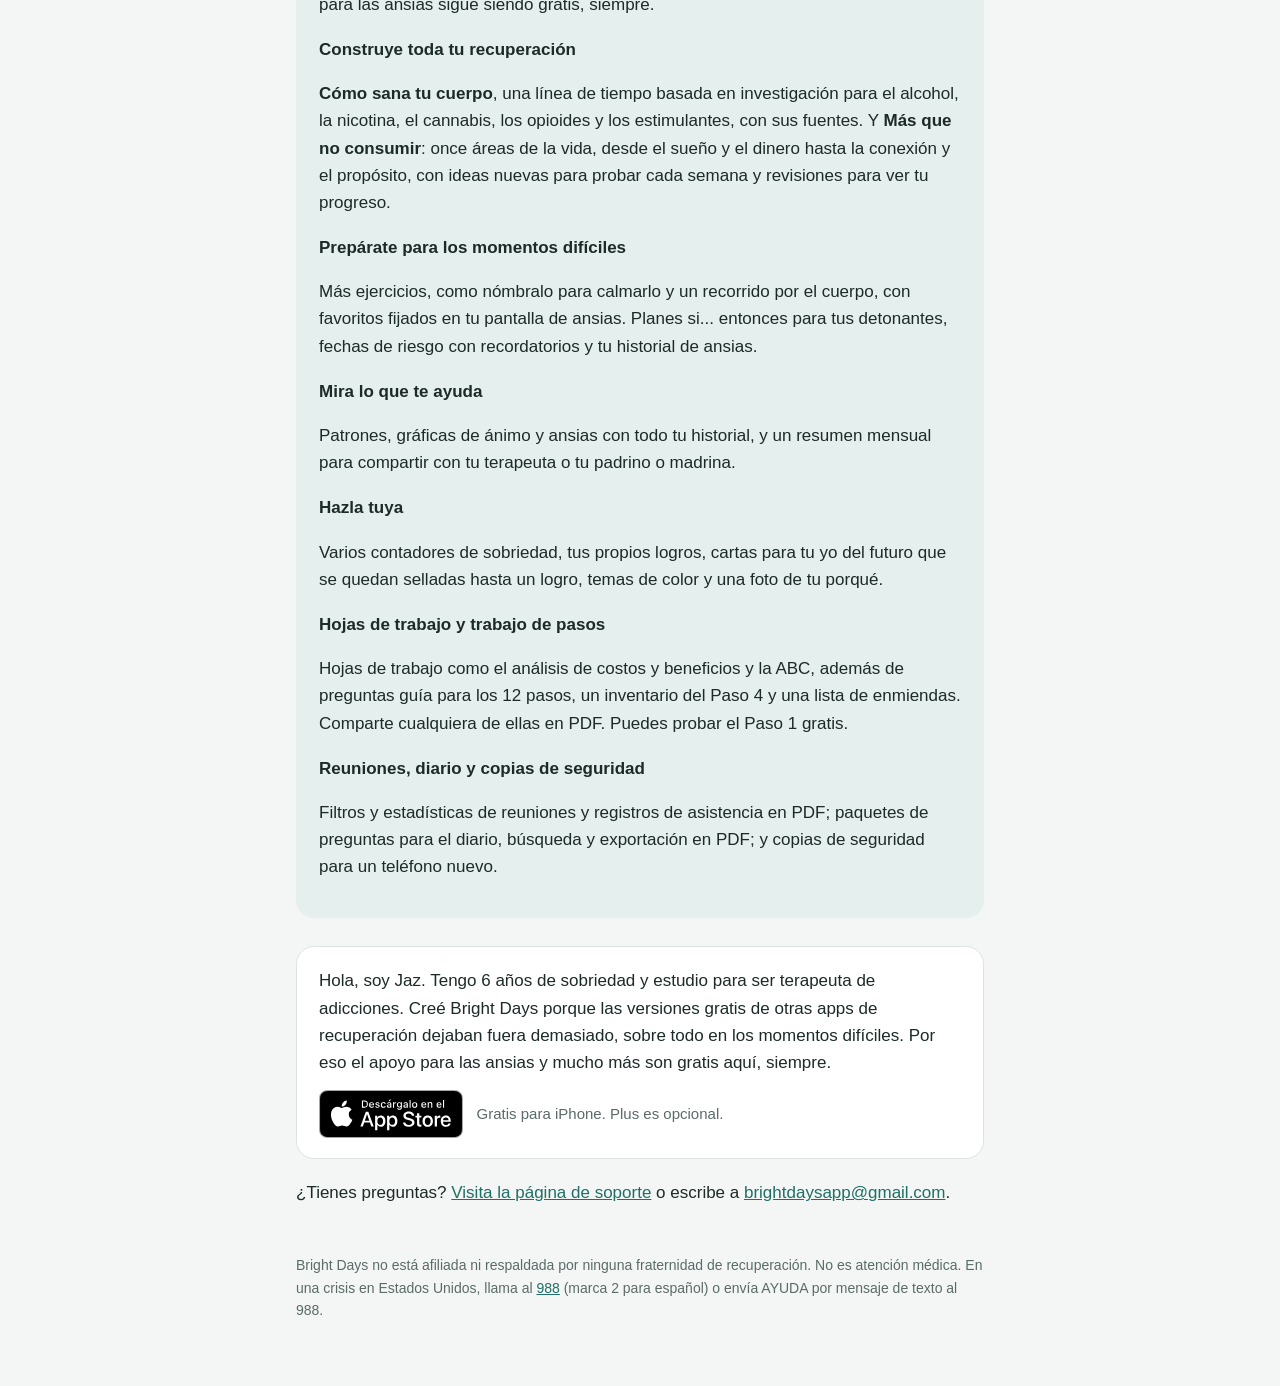
==== commit 7eb9099a: "Website: official App Store badges and a note from Jaz - Apple's black "Download on the App Store" b" ====
--- a/index-es.html
+++ b/index-es.html
@@ -22,7 +22,7 @@
 
   <h1>Un acompañamiento constante para tu recuperación.</h1>
   <p class="lede">Bright Days te ayuda a superar las ansias, notar tus patrones, encontrar reuniones y celebrar cada logro. Sin cuentas, sin anuncios, y todo se queda en privado en tu teléfono.</p>
-  <p class="get"><a class="button" href="https://apps.apple.com/app/apple-store/id6833178858?pt=129779334&amp;ct=WebsiteES&amp;mt=8">Descargar en el App Store</a> <span class="get-note">Gratis para iPhone.</span></p>
+  <p class="get"><a class="badge" href="https://apps.apple.com/app/apple-store/id6833178858?pt=129779334&amp;ct=WebsiteES&amp;mt=8"><img src="badge-es.svg" width="144" height="48" alt="Descárgalo en el App Store"></a> <span class="get-note">Gratis para iPhone.</span></p>
   <p class="sale" hidden><strong>Black Friday:</strong> Bright Days Plus tiene 50% de descuento hasta el lunes.</p>
 
   <section class="shots" aria-label="Capturas de pantalla de la app">
@@ -96,9 +96,9 @@
   </div>
 
   <div class="cta-end">
-    <!-- ABOUT -->
+    <p class="maker">Hola, soy Jaz. Tengo 6 años de sobriedad y estudio para ser terapeuta de adicciones. Creé Bright Days porque las versiones gratis de otras apps de recuperación dejaban fuera demasiado, sobre todo en los momentos difíciles. Por eso el apoyo para las ansias y mucho más son gratis aquí, siempre.</p>
     <p class="sale" hidden><strong>Black Friday:</strong> Plus tiene 50% de descuento hasta el lunes.</p>
-    <p class="get-end"><a class="button" href="https://apps.apple.com/app/apple-store/id6833178858?pt=129779334&amp;ct=WebsiteES&amp;mt=8">Descargar en el App Store</a> <span class="get-note">Gratis para iPhone. Plus es opcional.</span></p>
+    <p class="get-end"><a class="badge" href="https://apps.apple.com/app/apple-store/id6833178858?pt=129779334&amp;ct=WebsiteES&amp;mt=8"><img src="badge-es.svg" width="144" height="48" alt="Descárgalo en el App Store"></a> <span class="get-note">Gratis para iPhone. Plus es opcional.</span></p>
   </div>
 
   <p>¿Tienes preguntas? <a href="support-es.html">Visita la página de soporte</a> o escribe a <a href="mailto:brightdaysapp@gmail.com">brightdaysapp@gmail.com</a>.</p>
--- a/style.css
+++ b/style.css
@@ -80,3 +80,7 @@
 .sticky-get .button { padding: 10px 20px; }
 @media (min-width: 721px) { .sticky-get { display: none; } }
 @media (prefers-reduced-motion: reduce) { .sticky-get { transition: none; } }
+
+.badge { display: inline-block; line-height: 0; border-radius: 9px; }
+.badge img { display: block; height: 48px; width: auto; }
+.badge:focus-visible { outline: 3px solid var(--apricot); outline-offset: 3px; }
